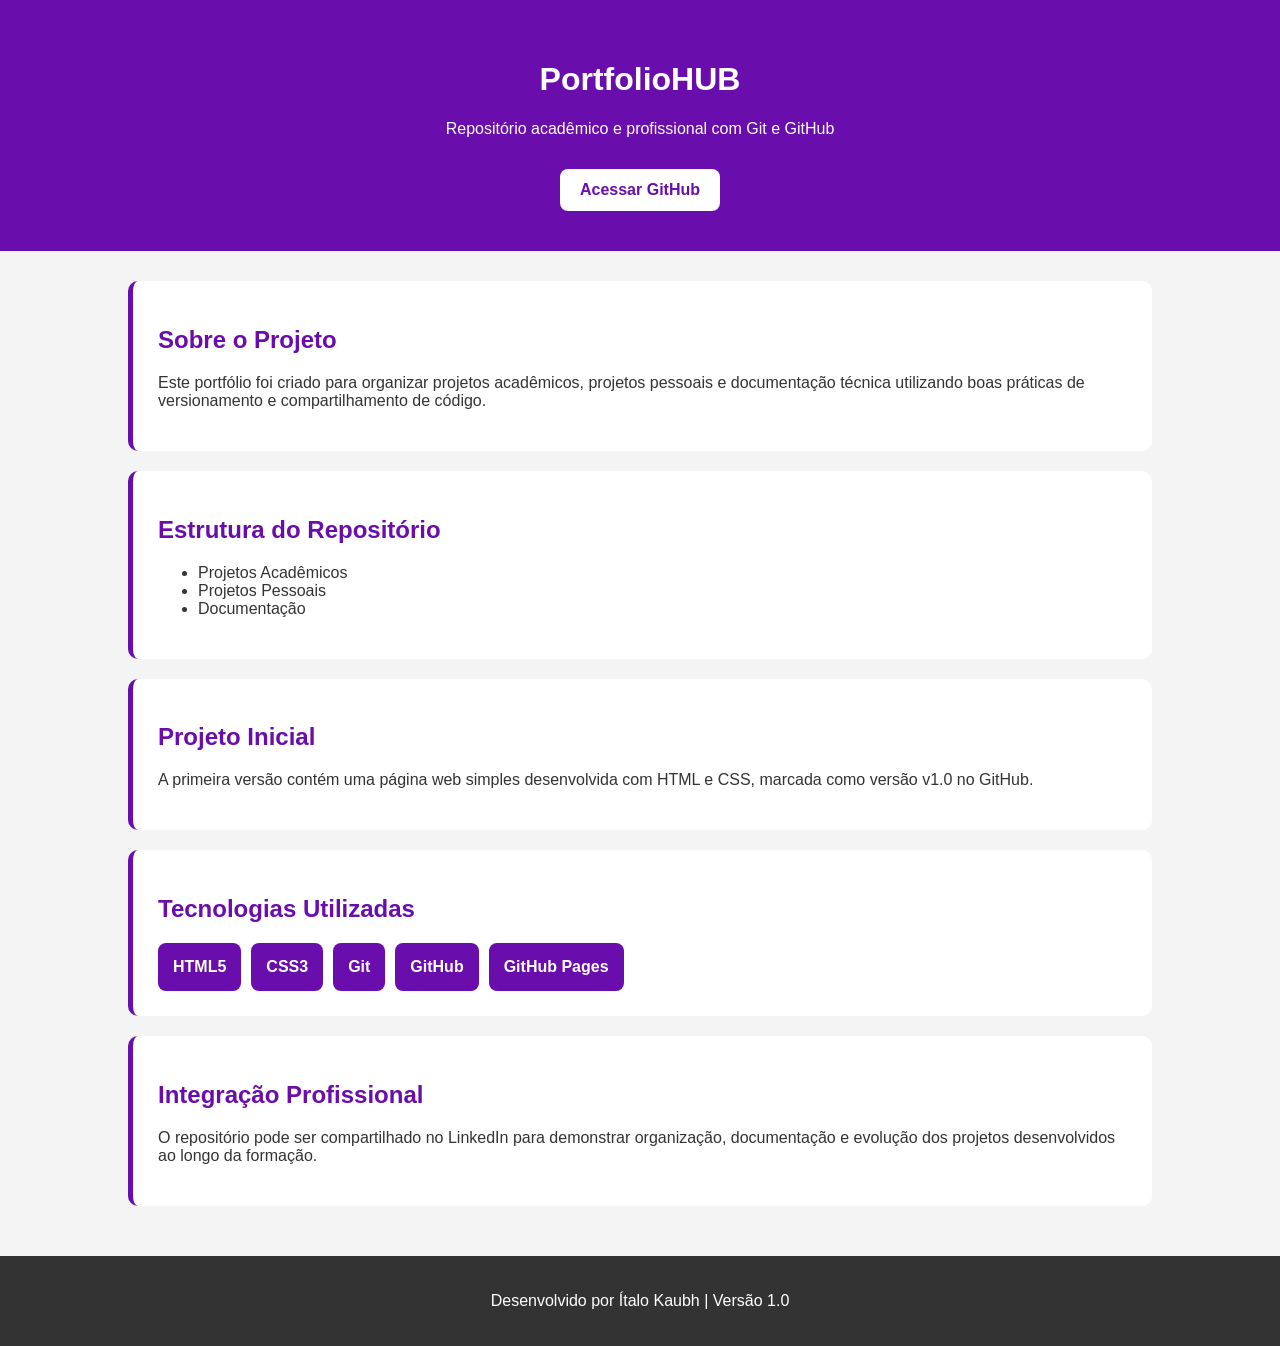
==== docs/index.html @ 92f0e512 "adiciona site portfoliohub para github pages" ====
<!DOCTYPE html>
<html lang="pt-BR">
<head>
    <meta charset="UTF-8">
    <meta name="viewport" content="width=device-width, initial-scale=1.0">
    <title>PortfolioHUB - Ítalo Kaubh</title>
    <style>
        body { margin: 0; font-family: Arial, Helvetica, sans-serif; background: #f4f4f4; color: #333; }
        header { background: #6a0dad; color: white; text-align: center; padding: 40px 20px; }
        header a { display: inline-block; margin-top: 15px; padding: 12px 20px; background: white; color: #6a0dad; text-decoration: none; border-radius: 8px; font-weight: bold; }
        main { width: 80%; margin: auto; padding: 30px 0; }
        section { background: white; padding: 25px; margin-bottom: 20px; border-radius: 10px; border-left: 5px solid #6a0dad; }
        h2 { color: #6a0dad; }
        .cards { display: flex; gap: 10px; flex-wrap: wrap; }
        .cards article { background: #6a0dad; color: white; padding: 15px; border-radius: 8px; font-weight: bold; }
        footer { background: #333; color: white; text-align: center; padding: 20px; }
    </style>
</head>
<body>
    <header>
        <h1>PortfolioHUB</h1>
        <p>Repositório acadêmico e profissional com Git e GitHub</p>
        <a href="https://github.com/kaubh08/portfolio-academico" target="_blank">Acessar GitHub</a>
    </header>

    <main>
        <section>
            <h2>Sobre o Projeto</h2>
            <p>Este portfólio foi criado para organizar projetos acadêmicos, projetos pessoais e documentação técnica utilizando boas práticas de versionamento e compartilhamento de código.</p>
        </section>

        <section>
            <h2>Estrutura do Repositório</h2>
            <ul>
                <li>Projetos Acadêmicos</li>
                <li>Projetos Pessoais</li>
                <li>Documentação</li>
            </ul>
        </section>

        <section>
            <h2>Projeto Inicial</h2>
            <p>A primeira versão contém uma página web simples desenvolvida com HTML e CSS, marcada como versão v1.0 no GitHub.</p>
        </section>

        <section>
            <h2>Tecnologias Utilizadas</h2>
            <div class="cards">
                <article>HTML5</article>
                <article>CSS3</article>
                <article>Git</article>
                <article>GitHub</article>
                <article>GitHub Pages</article>
            </div>
        </section>

        <section>
            <h2>Integração Profissional</h2>
            <p>O repositório pode ser compartilhado no LinkedIn para demonstrar organização, documentação e evolução dos projetos desenvolvidos ao longo da formação.</p>
        </section>
    </main>

    <footer>
        <p>Desenvolvido por Ítalo Kaubh | Versão 1.0</p>
    </footer>
</body>
</html>
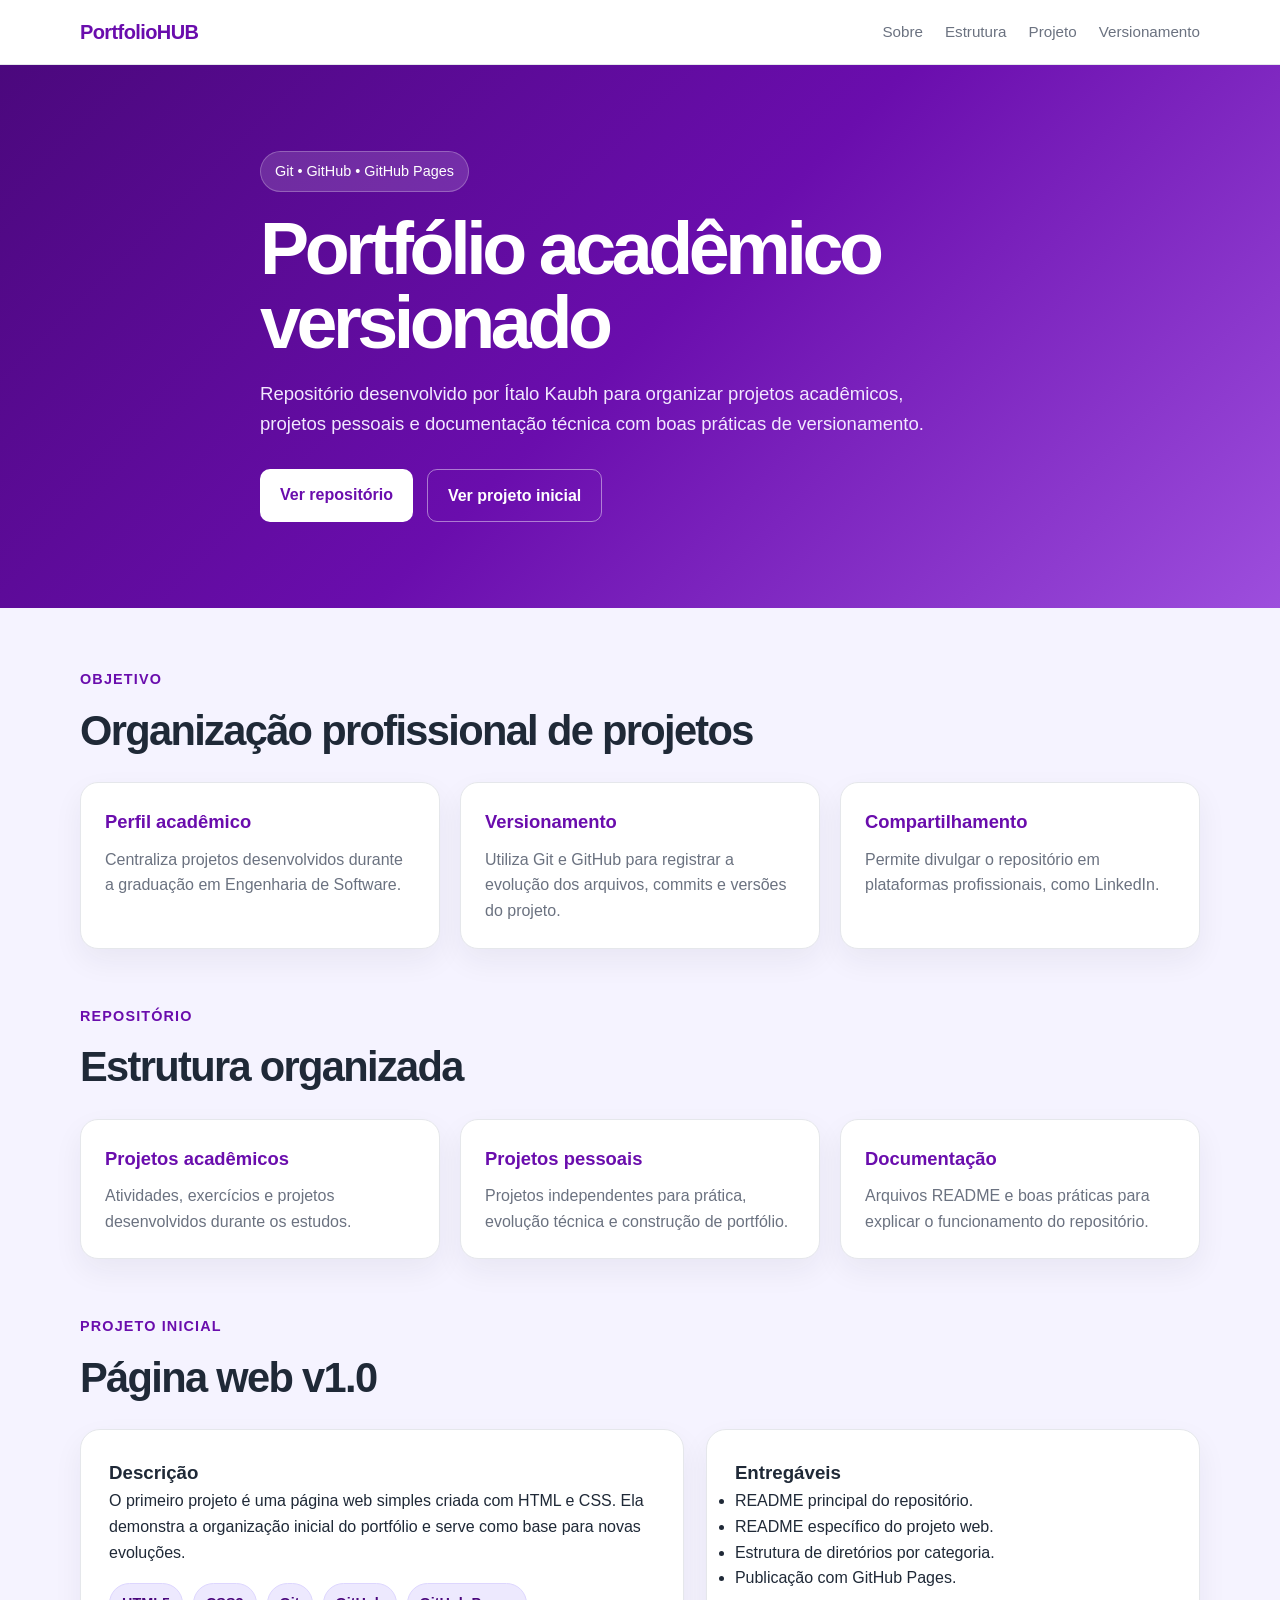
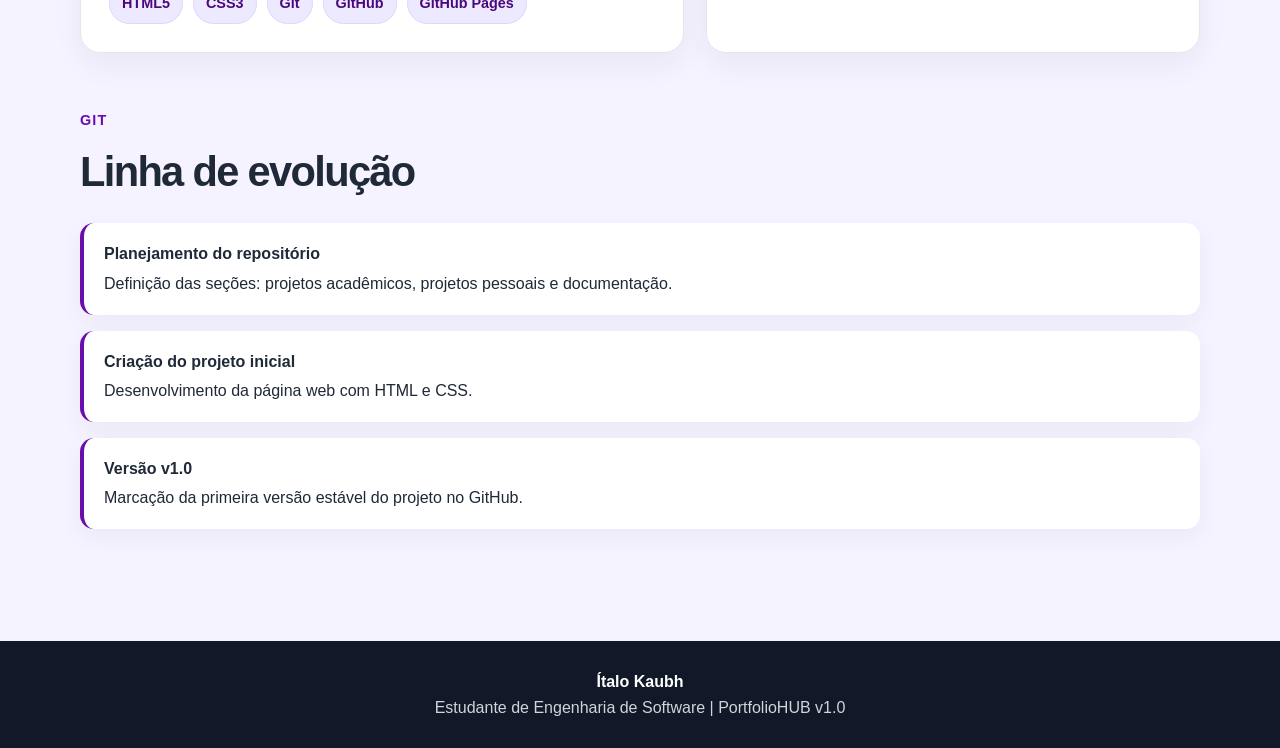
==== commit 3ec5011b: "melhora design profissional do github pages" ====
--- a/docs/index.html
+++ b/docs/index.html
@@ -3,65 +3,405 @@
 <head>
     <meta charset="UTF-8">
     <meta name="viewport" content="width=device-width, initial-scale=1.0">
-    <title>PortfolioHUB - Ítalo Kaubh</title>
+    <meta name="description" content="PortfolioHUB de Ítalo Kaubh: repositório acadêmico com projetos, documentação e versionamento Git/GitHub.">
+    <title>PortfolioHUB | Ítalo Kaubh</title>
+
     <style>
-        body { margin: 0; font-family: Arial, Helvetica, sans-serif; background: #f4f4f4; color: #333; }
-        header { background: #6a0dad; color: white; text-align: center; padding: 40px 20px; }
-        header a { display: inline-block; margin-top: 15px; padding: 12px 20px; background: white; color: #6a0dad; text-decoration: none; border-radius: 8px; font-weight: bold; }
-        main { width: 80%; margin: auto; padding: 30px 0; }
-        section { background: white; padding: 25px; margin-bottom: 20px; border-radius: 10px; border-left: 5px solid #6a0dad; }
-        h2 { color: #6a0dad; }
-        .cards { display: flex; gap: 10px; flex-wrap: wrap; }
-        .cards article { background: #6a0dad; color: white; padding: 15px; border-radius: 8px; font-weight: bold; }
-        footer { background: #333; color: white; text-align: center; padding: 20px; }
+        :root {
+            --primary: #6a0dad;
+            --primary-dark: #4b087d;
+            --accent: #9d4edd;
+            --text: #1f2937;
+            --muted: #6b7280;
+            --background: #f5f3ff;
+            --surface: #ffffff;
+            --border: #e5e7eb;
+        }
+
+        * {
+            box-sizing: border-box;
+            margin: 0;
+            padding: 0;
+        }
+
+        body {
+            font-family: Arial, Helvetica, sans-serif;
+            background: var(--background);
+            color: var(--text);
+            line-height: 1.6;
+        }
+
+        a {
+            color: inherit;
+        }
+
+        .container {
+            width: min(1120px, 92%);
+            margin: 0 auto;
+        }
+
+        .navbar {
+            background: rgba(255, 255, 255, 0.95);
+            border-bottom: 1px solid var(--border);
+            position: sticky;
+            top: 0;
+            z-index: 10;
+            backdrop-filter: blur(10px);
+        }
+
+        .navbar .container {
+            display: flex;
+            align-items: center;
+            justify-content: space-between;
+            padding: 16px 0;
+        }
+
+        .brand {
+            font-weight: 800;
+            color: var(--primary);
+            font-size: 1.25rem;
+            letter-spacing: -0.03em;
+        }
+
+        .nav-links {
+            display: flex;
+            gap: 22px;
+            list-style: none;
+            color: var(--muted);
+            font-size: 0.95rem;
+        }
+
+        .nav-links a {
+            text-decoration: none;
+        }
+
+        .nav-links a:hover {
+            color: var(--primary);
+        }
+
+        .hero {
+            background: linear-gradient(135deg, var(--primary-dark), var(--primary), var(--accent));
+            color: white;
+            padding: 86px 0;
+        }
+
+        .hero-content {
+            max-width: 760px;
+        }
+
+        .badge {
+            display: inline-block;
+            background: rgba(255,255,255,0.14);
+            border: 1px solid rgba(255,255,255,0.25);
+            padding: 8px 14px;
+            border-radius: 999px;
+            font-size: 0.9rem;
+            margin-bottom: 20px;
+        }
+
+        .hero h1 {
+            font-size: clamp(2.4rem, 6vw, 4.6rem);
+            line-height: 1;
+            letter-spacing: -0.06em;
+            margin-bottom: 20px;
+        }
+
+        .hero p {
+            font-size: 1.16rem;
+            color: #f3e8ff;
+            margin-bottom: 30px;
+            max-width: 700px;
+        }
+
+        .actions {
+            display: flex;
+            gap: 14px;
+            flex-wrap: wrap;
+        }
+
+        .button {
+            display: inline-block;
+            text-decoration: none;
+            padding: 13px 20px;
+            border-radius: 10px;
+            font-weight: 700;
+            transition: transform .15s ease, opacity .15s ease;
+        }
+
+        .button:hover {
+            transform: translateY(-2px);
+        }
+
+        .button-primary {
+            background: white;
+            color: var(--primary);
+        }
+
+        .button-secondary {
+            border: 1px solid rgba(255,255,255,0.45);
+            color: white;
+        }
+
+        main {
+            padding: 58px 0;
+        }
+
+        section {
+            margin-bottom: 54px;
+        }
+
+        .section-title {
+            margin-bottom: 18px;
+        }
+
+        .section-title span {
+            color: var(--primary);
+            font-weight: 800;
+            font-size: 0.9rem;
+            text-transform: uppercase;
+            letter-spacing: 0.08em;
+        }
+
+        .section-title h2 {
+            font-size: clamp(1.8rem, 4vw, 2.6rem);
+            letter-spacing: -0.04em;
+            margin-top: 6px;
+        }
+
+        .grid {
+            display: grid;
+            grid-template-columns: repeat(3, 1fr);
+            gap: 20px;
+        }
+
+        .card {
+            background: var(--surface);
+            border: 1px solid var(--border);
+            border-radius: 18px;
+            padding: 24px;
+            box-shadow: 0 12px 30px rgba(31, 41, 55, 0.06);
+        }
+
+        .card h3 {
+            color: var(--primary);
+            margin-bottom: 10px;
+            font-size: 1.15rem;
+        }
+
+        .card p, .card li {
+            color: var(--muted);
+        }
+
+        .card ul {
+            padding-left: 18px;
+        }
+
+        .project {
+            display: grid;
+            grid-template-columns: 1.1fr 0.9fr;
+            gap: 22px;
+            align-items: stretch;
+        }
+
+        .project-panel {
+            background: var(--surface);
+            border: 1px solid var(--border);
+            border-radius: 20px;
+            padding: 28px;
+            box-shadow: 0 12px 30px rgba(31, 41, 55, 0.06);
+        }
+
+        .tech-list {
+            display: flex;
+            gap: 10px;
+            flex-wrap: wrap;
+            margin-top: 18px;
+        }
+
+        .tech-list span {
+            background: #ede9fe;
+            color: var(--primary-dark);
+            border: 1px solid #ddd6fe;
+            border-radius: 999px;
+            padding: 8px 12px;
+            font-weight: 700;
+            font-size: 0.9rem;
+        }
+
+        .timeline {
+            display: grid;
+            gap: 16px;
+        }
+
+        .timeline-item {
+            background: var(--surface);
+            border-left: 4px solid var(--primary);
+            border-radius: 14px;
+            padding: 18px 20px;
+            box-shadow: 0 8px 24px rgba(31, 41, 55, 0.05);
+        }
+
+        .timeline-item strong {
+            display: block;
+            margin-bottom: 4px;
+        }
+
+        footer {
+            background: #111827;
+            color: white;
+            padding: 28px 0;
+            text-align: center;
+        }
+
+        footer p {
+            color: #d1d5db;
+        }
+
+        @media (max-width: 820px) {
+            .nav-links {
+                display: none;
+            }
+
+            .grid, .project {
+                grid-template-columns: 1fr;
+            }
+
+            .hero {
+                padding: 64px 0;
+            }
+        }
     </style>
 </head>
 <body>
-    <header>
-        <h1>PortfolioHUB</h1>
-        <p>Repositório acadêmico e profissional com Git e GitHub</p>
-        <a href="https://github.com/kaubh08/portfolio-academico" target="_blank">Acessar GitHub</a>
+    <nav class="navbar">
+        <div class="container">
+            <div class="brand">PortfolioHUB</div>
+            <ul class="nav-links">
+                <li><a href="#sobre">Sobre</a></li>
+                <li><a href="#estrutura">Estrutura</a></li>
+                <li><a href="#projeto">Projeto</a></li>
+                <li><a href="#versionamento">Versionamento</a></li>
+            </ul>
+        </div>
+    </nav>
+
+    <header class="hero">
+        <div class="container hero-content">
+            <span class="badge">Git • GitHub • GitHub Pages</span>
+            <h1>Portfólio acadêmico versionado</h1>
+            <p>
+                Repositório desenvolvido por Ítalo Kaubh para organizar projetos acadêmicos,
+                projetos pessoais e documentação técnica com boas práticas de versionamento.
+            </p>
+            <div class="actions">
+                <a class="button button-primary" href="https://github.com/kaubh08/portfolio-academico" target="_blank">Ver repositório</a>
+                <a class="button button-secondary" href="#projeto">Ver projeto inicial</a>
+            </div>
+        </div>
     </header>
 
-    <main>
-        <section>
-            <h2>Sobre o Projeto</h2>
-            <p>Este portfólio foi criado para organizar projetos acadêmicos, projetos pessoais e documentação técnica utilizando boas práticas de versionamento e compartilhamento de código.</p>
+    <main class="container">
+        <section id="sobre">
+            <div class="section-title">
+                <span>Objetivo</span>
+                <h2>Organização profissional de projetos</h2>
+            </div>
+            <div class="grid">
+                <article class="card">
+                    <h3>Perfil acadêmico</h3>
+                    <p>Centraliza projetos desenvolvidos durante a graduação em Engenharia de Software.</p>
+                </article>
+                <article class="card">
+                    <h3>Versionamento</h3>
+                    <p>Utiliza Git e GitHub para registrar a evolução dos arquivos, commits e versões do projeto.</p>
+                </article>
+                <article class="card">
+                    <h3>Compartilhamento</h3>
+                    <p>Permite divulgar o repositório em plataformas profissionais, como LinkedIn.</p>
+                </article>
+            </div>
         </section>
 
-        <section>
-            <h2>Estrutura do Repositório</h2>
-            <ul>
-                <li>Projetos Acadêmicos</li>
-                <li>Projetos Pessoais</li>
-                <li>Documentação</li>
-            </ul>
+        <section id="estrutura">
+            <div class="section-title">
+                <span>Repositório</span>
+                <h2>Estrutura organizada</h2>
+            </div>
+            <div class="grid">
+                <article class="card">
+                    <h3>Projetos acadêmicos</h3>
+                    <p>Atividades, exercícios e projetos desenvolvidos durante os estudos.</p>
+                </article>
+                <article class="card">
+                    <h3>Projetos pessoais</h3>
+                    <p>Projetos independentes para prática, evolução técnica e construção de portfólio.</p>
+                </article>
+                <article class="card">
+                    <h3>Documentação</h3>
+                    <p>Arquivos README e boas práticas para explicar o funcionamento do repositório.</p>
+                </article>
+            </div>
         </section>
 
-        <section>
-            <h2>Projeto Inicial</h2>
-            <p>A primeira versão contém uma página web simples desenvolvida com HTML e CSS, marcada como versão v1.0 no GitHub.</p>
+        <section id="projeto">
+            <div class="section-title">
+                <span>Projeto inicial</span>
+                <h2>Página web v1.0</h2>
+            </div>
+            <div class="project">
+                <div class="project-panel">
+                    <h3>Descrição</h3>
+                    <p>
+                        O primeiro projeto é uma página web simples criada com HTML e CSS.
+                        Ela demonstra a organização inicial do portfólio e serve como base para novas evoluções.
+                    </p>
+                    <div class="tech-list">
+                        <span>HTML5</span>
+                        <span>CSS3</span>
+                        <span>Git</span>
+                        <span>GitHub</span>
+                        <span>GitHub Pages</span>
+                    </div>
+                </div>
+                <div class="project-panel">
+                    <h3>Entregáveis</h3>
+                    <ul>
+                        <li>README principal do repositório.</li>
+                        <li>README específico do projeto web.</li>
+                        <li>Estrutura de diretórios por categoria.</li>
+                        <li>Publicação com GitHub Pages.</li>
+                    </ul>
+                </div>
+            </div>
         </section>
 
-        <section>
-            <h2>Tecnologias Utilizadas</h2>
-            <div class="cards">
-                <article>HTML5</article>
-                <article>CSS3</article>
-                <article>Git</article>
-                <article>GitHub</article>
-                <article>GitHub Pages</article>
-            </div>
-        </section>
-
-        <section>
-            <h2>Integração Profissional</h2>
-            <p>O repositório pode ser compartilhado no LinkedIn para demonstrar organização, documentação e evolução dos projetos desenvolvidos ao longo da formação.</p>
+        <section id="versionamento">
+            <div class="section-title">
+                <span>Git</span>
+                <h2>Linha de evolução</h2>
+            </div>
+            <div class="timeline">
+                <div class="timeline-item">
+                    <strong>Planejamento do repositório</strong>
+                    <p>Definição das seções: projetos acadêmicos, projetos pessoais e documentação.</p>
+                </div>
+                <div class="timeline-item">
+                    <strong>Criação do projeto inicial</strong>
+                    <p>Desenvolvimento da página web com HTML e CSS.</p>
+                </div>
+                <div class="timeline-item">
+                    <strong>Versão v1.0</strong>
+                    <p>Marcação da primeira versão estável do projeto no GitHub.</p>
+                </div>
+            </div>
         </section>
     </main>
 
     <footer>
-        <p>Desenvolvido por Ítalo Kaubh | Versão 1.0</p>
+        <div class="container">
+            <strong>Ítalo Kaubh</strong>
+            <p>Estudante de Engenharia de Software | PortfolioHUB v1.0</p>
+        </div>
     </footer>
 </body>
 </html>
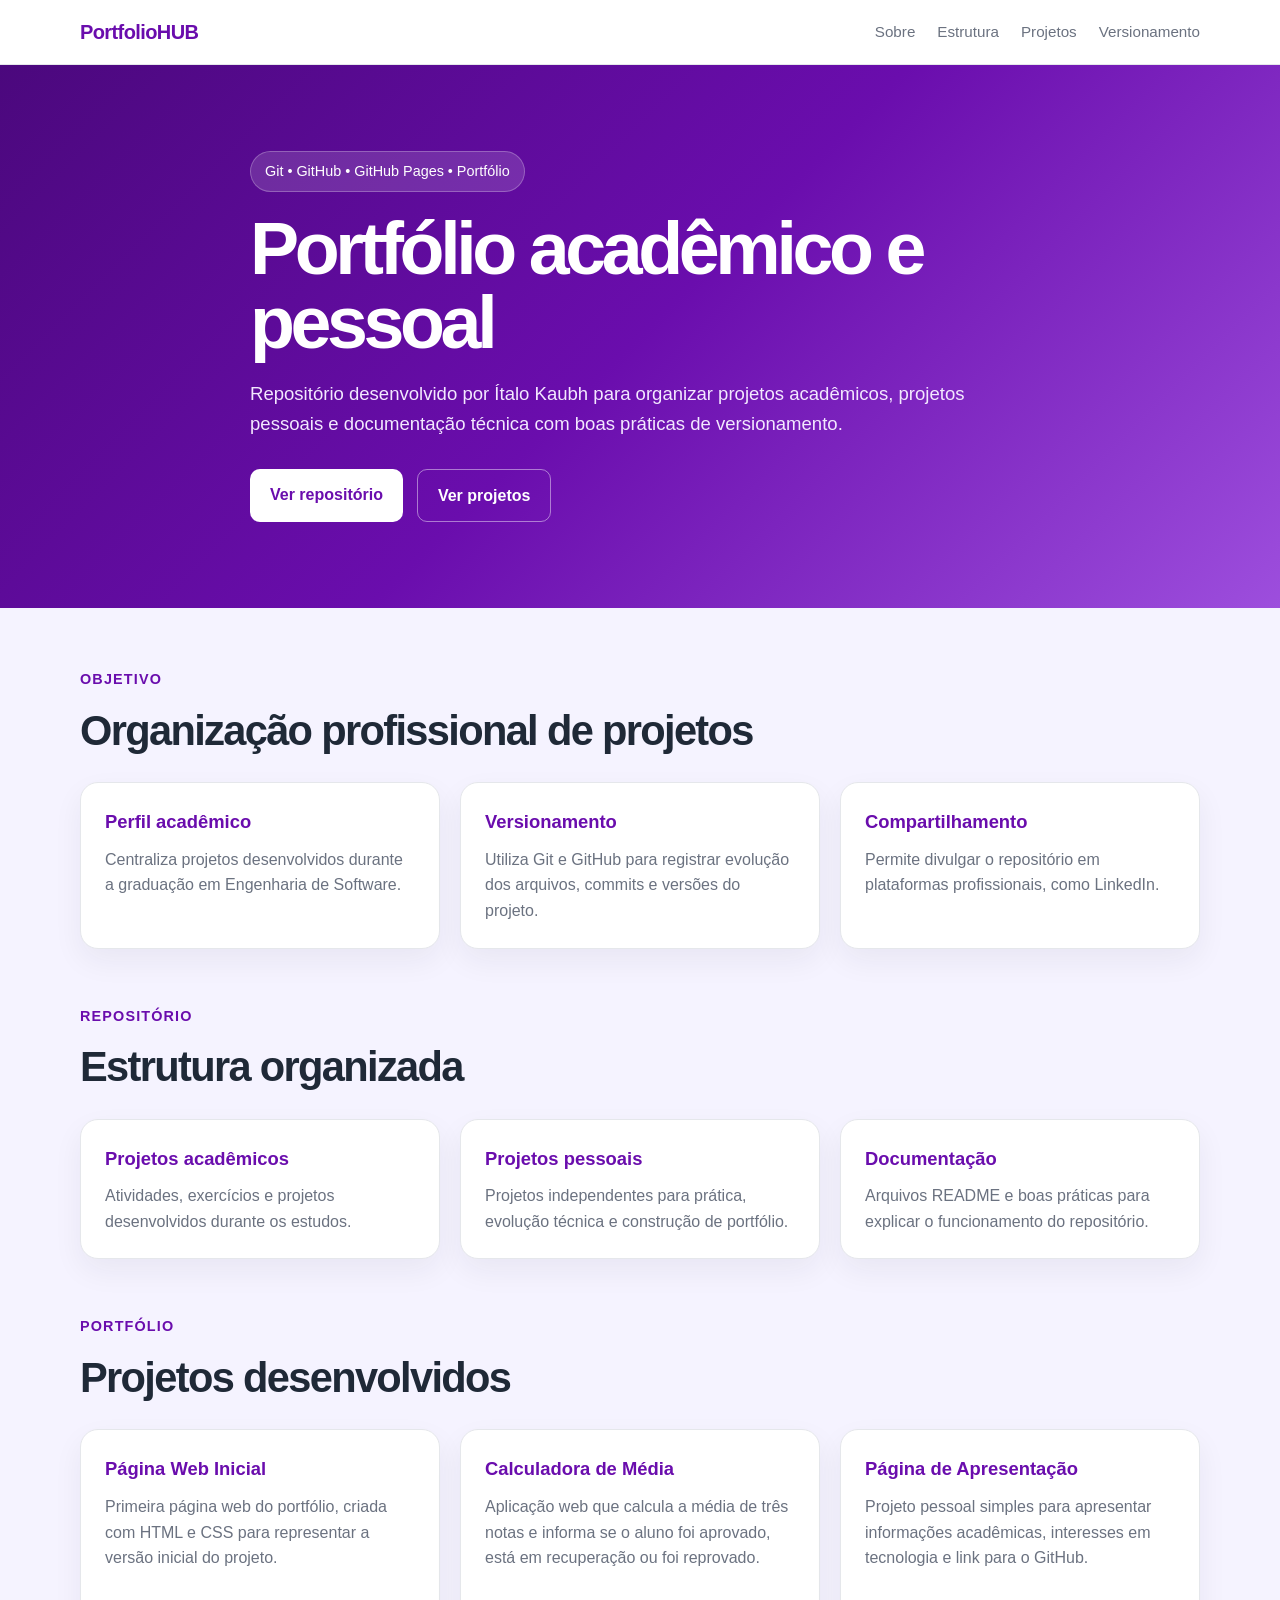
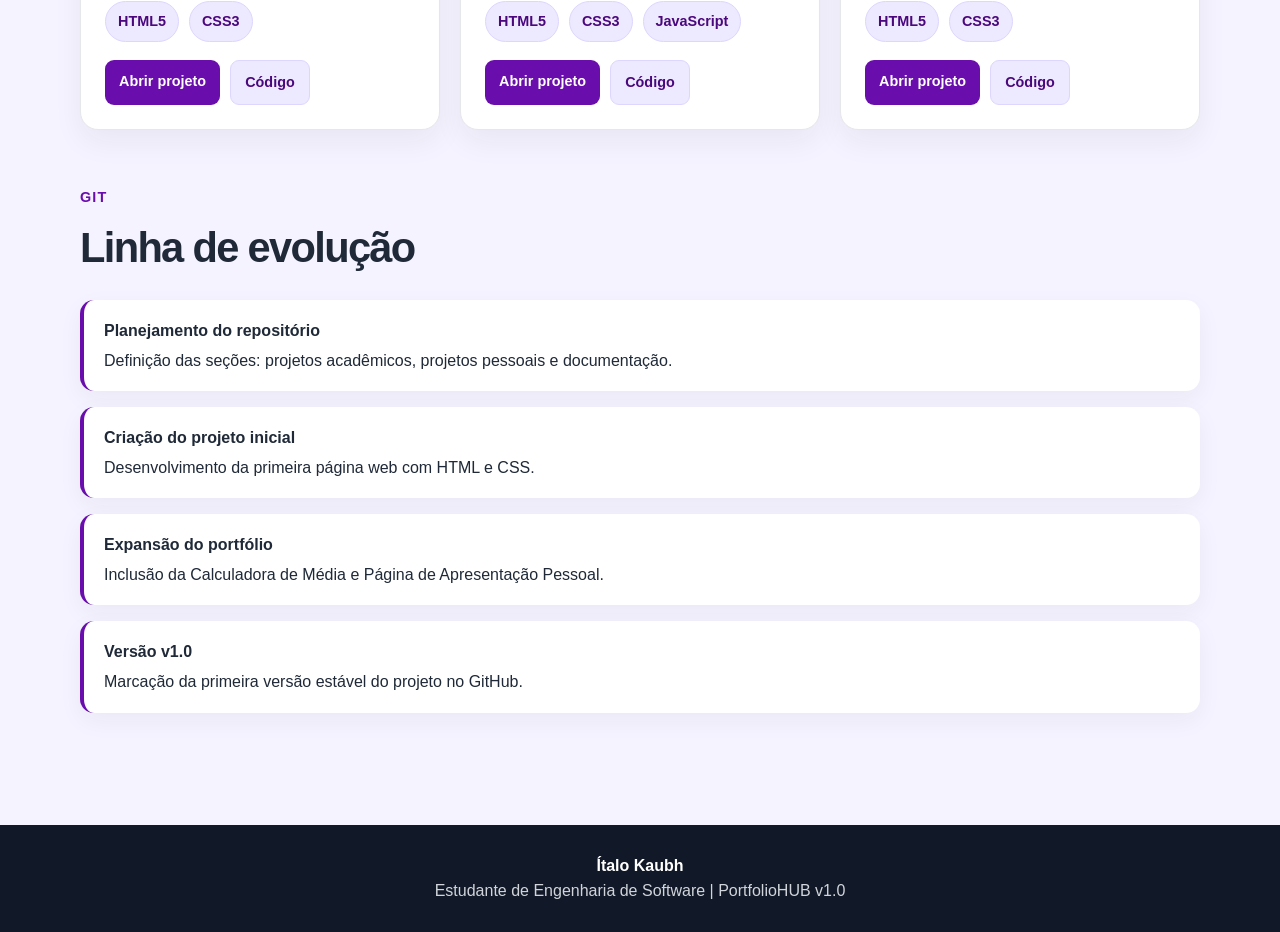
==== commit 3d4847ac: "integra projetos ao github pages" ====
--- a/docs/index.html
+++ b/docs/index.html
@@ -3,7 +3,7 @@
 <head>
     <meta charset="UTF-8">
     <meta name="viewport" content="width=device-width, initial-scale=1.0">
-    <meta name="description" content="PortfolioHUB de Ítalo Kaubh: repositório acadêmico com projetos, documentação e versionamento Git/GitHub.">
+    <meta name="description" content="PortfolioHUB de Ítalo Kaubh: projetos acadêmicos, projetos pessoais, documentação e versionamento com Git e GitHub.">
     <title>PortfolioHUB | Ítalo Kaubh</title>
 
     <style>
@@ -18,258 +18,50 @@
             --border: #e5e7eb;
         }
 
-        * {
-            box-sizing: border-box;
-            margin: 0;
-            padding: 0;
-        }
-
-        body {
-            font-family: Arial, Helvetica, sans-serif;
-            background: var(--background);
-            color: var(--text);
-            line-height: 1.6;
-        }
-
-        a {
-            color: inherit;
-        }
-
-        .container {
-            width: min(1120px, 92%);
-            margin: 0 auto;
-        }
-
-        .navbar {
-            background: rgba(255, 255, 255, 0.95);
-            border-bottom: 1px solid var(--border);
-            position: sticky;
-            top: 0;
-            z-index: 10;
-            backdrop-filter: blur(10px);
-        }
-
-        .navbar .container {
-            display: flex;
-            align-items: center;
-            justify-content: space-between;
-            padding: 16px 0;
-        }
-
-        .brand {
-            font-weight: 800;
-            color: var(--primary);
-            font-size: 1.25rem;
-            letter-spacing: -0.03em;
-        }
-
-        .nav-links {
-            display: flex;
-            gap: 22px;
-            list-style: none;
-            color: var(--muted);
-            font-size: 0.95rem;
-        }
-
-        .nav-links a {
-            text-decoration: none;
-        }
-
-        .nav-links a:hover {
-            color: var(--primary);
-        }
-
-        .hero {
-            background: linear-gradient(135deg, var(--primary-dark), var(--primary), var(--accent));
-            color: white;
-            padding: 86px 0;
-        }
-
-        .hero-content {
-            max-width: 760px;
-        }
-
-        .badge {
-            display: inline-block;
-            background: rgba(255,255,255,0.14);
-            border: 1px solid rgba(255,255,255,0.25);
-            padding: 8px 14px;
-            border-radius: 999px;
-            font-size: 0.9rem;
-            margin-bottom: 20px;
-        }
-
-        .hero h1 {
-            font-size: clamp(2.4rem, 6vw, 4.6rem);
-            line-height: 1;
-            letter-spacing: -0.06em;
-            margin-bottom: 20px;
-        }
-
-        .hero p {
-            font-size: 1.16rem;
-            color: #f3e8ff;
-            margin-bottom: 30px;
-            max-width: 700px;
-        }
-
-        .actions {
-            display: flex;
-            gap: 14px;
-            flex-wrap: wrap;
-        }
-
-        .button {
-            display: inline-block;
-            text-decoration: none;
-            padding: 13px 20px;
-            border-radius: 10px;
-            font-weight: 700;
-            transition: transform .15s ease, opacity .15s ease;
-        }
-
-        .button:hover {
-            transform: translateY(-2px);
-        }
-
-        .button-primary {
-            background: white;
-            color: var(--primary);
-        }
-
-        .button-secondary {
-            border: 1px solid rgba(255,255,255,0.45);
-            color: white;
-        }
-
-        main {
-            padding: 58px 0;
-        }
-
-        section {
-            margin-bottom: 54px;
-        }
-
-        .section-title {
-            margin-bottom: 18px;
-        }
-
-        .section-title span {
-            color: var(--primary);
-            font-weight: 800;
-            font-size: 0.9rem;
-            text-transform: uppercase;
-            letter-spacing: 0.08em;
-        }
-
-        .section-title h2 {
-            font-size: clamp(1.8rem, 4vw, 2.6rem);
-            letter-spacing: -0.04em;
-            margin-top: 6px;
-        }
-
-        .grid {
-            display: grid;
-            grid-template-columns: repeat(3, 1fr);
-            gap: 20px;
-        }
-
-        .card {
-            background: var(--surface);
-            border: 1px solid var(--border);
-            border-radius: 18px;
-            padding: 24px;
-            box-shadow: 0 12px 30px rgba(31, 41, 55, 0.06);
-        }
-
-        .card h3 {
-            color: var(--primary);
-            margin-bottom: 10px;
-            font-size: 1.15rem;
-        }
-
-        .card p, .card li {
-            color: var(--muted);
-        }
-
-        .card ul {
-            padding-left: 18px;
-        }
-
-        .project {
-            display: grid;
-            grid-template-columns: 1.1fr 0.9fr;
-            gap: 22px;
-            align-items: stretch;
-        }
-
-        .project-panel {
-            background: var(--surface);
-            border: 1px solid var(--border);
-            border-radius: 20px;
-            padding: 28px;
-            box-shadow: 0 12px 30px rgba(31, 41, 55, 0.06);
-        }
-
-        .tech-list {
-            display: flex;
-            gap: 10px;
-            flex-wrap: wrap;
-            margin-top: 18px;
-        }
-
-        .tech-list span {
-            background: #ede9fe;
-            color: var(--primary-dark);
-            border: 1px solid #ddd6fe;
-            border-radius: 999px;
-            padding: 8px 12px;
-            font-weight: 700;
-            font-size: 0.9rem;
-        }
-
-        .timeline {
-            display: grid;
-            gap: 16px;
-        }
-
-        .timeline-item {
-            background: var(--surface);
-            border-left: 4px solid var(--primary);
-            border-radius: 14px;
-            padding: 18px 20px;
-            box-shadow: 0 8px 24px rgba(31, 41, 55, 0.05);
-        }
-
-        .timeline-item strong {
-            display: block;
-            margin-bottom: 4px;
-        }
-
-        footer {
-            background: #111827;
-            color: white;
-            padding: 28px 0;
-            text-align: center;
-        }
-
-        footer p {
-            color: #d1d5db;
-        }
-
-        @media (max-width: 820px) {
-            .nav-links {
-                display: none;
-            }
-
-            .grid, .project {
-                grid-template-columns: 1fr;
-            }
-
-            .hero {
-                padding: 64px 0;
-            }
-        }
+        * { box-sizing: border-box; margin: 0; padding: 0; }
+        html { scroll-behavior: smooth; }
+        body { font-family: Arial, Helvetica, sans-serif; background: var(--background); color: var(--text); line-height: 1.6; }
+        a { color: inherit; }
+        .container { width: min(1120px, 92%); margin: 0 auto; }
+        .navbar { background: rgba(255, 255, 255, 0.95); border-bottom: 1px solid var(--border); position: sticky; top: 0; z-index: 10; backdrop-filter: blur(10px); }
+        .navbar .container { display: flex; align-items: center; justify-content: space-between; padding: 16px 0; }
+        .brand { font-weight: 800; color: var(--primary); font-size: 1.25rem; letter-spacing: -0.03em; }
+        .nav-links { display: flex; gap: 22px; list-style: none; color: var(--muted); font-size: 0.95rem; }
+        .nav-links a { text-decoration: none; }
+        .nav-links a:hover { color: var(--primary); }
+        .hero { background: linear-gradient(135deg, var(--primary-dark), var(--primary), var(--accent)); color: white; padding: 86px 0; }
+        .hero-content { max-width: 780px; }
+        .badge { display: inline-block; background: rgba(255,255,255,0.14); border: 1px solid rgba(255,255,255,0.25); padding: 8px 14px; border-radius: 999px; font-size: 0.9rem; margin-bottom: 20px; }
+        .hero h1 { font-size: clamp(2.4rem, 6vw, 4.6rem); line-height: 1; letter-spacing: -0.06em; margin-bottom: 20px; }
+        .hero p { font-size: 1.16rem; color: #f3e8ff; margin-bottom: 30px; max-width: 720px; }
+        .actions { display: flex; gap: 14px; flex-wrap: wrap; }
+        .button { display: inline-block; text-decoration: none; padding: 13px 20px; border-radius: 10px; font-weight: 700; transition: transform .15s ease, opacity .15s ease; }
+        .button:hover { transform: translateY(-2px); }
+        .button-primary { background: white; color: var(--primary); }
+        .button-secondary { border: 1px solid rgba(255,255,255,0.45); color: white; }
+        main { padding: 58px 0; }
+        section { margin-bottom: 54px; }
+        .section-title { margin-bottom: 18px; }
+        .section-title span { color: var(--primary); font-weight: 800; font-size: 0.9rem; text-transform: uppercase; letter-spacing: 0.08em; }
+        .section-title h2 { font-size: clamp(1.8rem, 4vw, 2.6rem); letter-spacing: -0.04em; margin-top: 6px; }
+        .grid { display: grid; grid-template-columns: repeat(3, 1fr); gap: 20px; }
+        .card { background: var(--surface); border: 1px solid var(--border); border-radius: 18px; padding: 24px; box-shadow: 0 12px 30px rgba(31, 41, 55, 0.06); }
+        .card h3 { color: var(--primary); margin-bottom: 10px; font-size: 1.15rem; }
+        .card p, .card li { color: var(--muted); }
+        .card ul { padding-left: 18px; }
+        .project-card { display: flex; flex-direction: column; min-height: 300px; }
+        .project-card p { margin-bottom: 16px; }
+        .project-links { display: flex; gap: 10px; flex-wrap: wrap; margin-top: auto; padding-top: 18px; }
+        .project-link { text-decoration: none; background: var(--primary); color: white; padding: 10px 14px; border-radius: 9px; font-weight: 700; font-size: .9rem; }
+        .project-link.secondary { background: #ede9fe; color: var(--primary-dark); border: 1px solid #ddd6fe; }
+        .tech-list { display: flex; gap: 10px; flex-wrap: wrap; margin-top: 14px; }
+        .tech-list span { background: #ede9fe; color: var(--primary-dark); border: 1px solid #ddd6fe; border-radius: 999px; padding: 8px 12px; font-weight: 700; font-size: 0.9rem; }
+        .timeline { display: grid; gap: 16px; }
+        .timeline-item { background: var(--surface); border-left: 4px solid var(--primary); border-radius: 14px; padding: 18px 20px; box-shadow: 0 8px 24px rgba(31, 41, 55, 0.05); }
+        .timeline-item strong { display: block; margin-bottom: 4px; }
+        footer { background: #111827; color: white; padding: 28px 0; text-align: center; }
+        footer p { color: #d1d5db; }
+        @media (max-width: 820px) { .nav-links { display: none; } .grid { grid-template-columns: 1fr; } .hero { padding: 64px 0; } }
     </style>
 </head>
 <body>
@@ -279,7 +71,7 @@
             <ul class="nav-links">
                 <li><a href="#sobre">Sobre</a></li>
                 <li><a href="#estrutura">Estrutura</a></li>
-                <li><a href="#projeto">Projeto</a></li>
+                <li><a href="#projetos">Projetos</a></li>
                 <li><a href="#versionamento">Versionamento</a></li>
             </ul>
         </div>
@@ -287,121 +79,81 @@
 
     <header class="hero">
         <div class="container hero-content">
-            <span class="badge">Git • GitHub • GitHub Pages</span>
-            <h1>Portfólio acadêmico versionado</h1>
-            <p>
-                Repositório desenvolvido por Ítalo Kaubh para organizar projetos acadêmicos,
-                projetos pessoais e documentação técnica com boas práticas de versionamento.
-            </p>
+            <span class="badge">Git • GitHub • GitHub Pages • Portfólio</span>
+            <h1>Portfólio acadêmico e pessoal</h1>
+            <p>Repositório desenvolvido por Ítalo Kaubh para organizar projetos acadêmicos, projetos pessoais e documentação técnica com boas práticas de versionamento.</p>
             <div class="actions">
                 <a class="button button-primary" href="https://github.com/kaubh08/portfolio-academico" target="_blank">Ver repositório</a>
-                <a class="button button-secondary" href="#projeto">Ver projeto inicial</a>
+                <a class="button button-secondary" href="#projetos">Ver projetos</a>
             </div>
         </div>
     </header>
 
     <main class="container">
         <section id="sobre">
-            <div class="section-title">
-                <span>Objetivo</span>
-                <h2>Organização profissional de projetos</h2>
+            <div class="section-title"><span>Objetivo</span><h2>Organização profissional de projetos</h2></div>
+            <div class="grid">
+                <article class="card"><h3>Perfil acadêmico</h3><p>Centraliza projetos desenvolvidos durante a graduação em Engenharia de Software.</p></article>
+                <article class="card"><h3>Versionamento</h3><p>Utiliza Git e GitHub para registrar evolução dos arquivos, commits e versões do projeto.</p></article>
+                <article class="card"><h3>Compartilhamento</h3><p>Permite divulgar o repositório em plataformas profissionais, como LinkedIn.</p></article>
             </div>
+        </section>
+
+        <section id="estrutura">
+            <div class="section-title"><span>Repositório</span><h2>Estrutura organizada</h2></div>
             <div class="grid">
-                <article class="card">
-                    <h3>Perfil acadêmico</h3>
-                    <p>Centraliza projetos desenvolvidos durante a graduação em Engenharia de Software.</p>
+                <article class="card"><h3>Projetos acadêmicos</h3><p>Atividades, exercícios e projetos desenvolvidos durante os estudos.</p></article>
+                <article class="card"><h3>Projetos pessoais</h3><p>Projetos independentes para prática, evolução técnica e construção de portfólio.</p></article>
+                <article class="card"><h3>Documentação</h3><p>Arquivos README e boas práticas para explicar o funcionamento do repositório.</p></article>
+            </div>
+        </section>
+
+        <section id="projetos">
+            <div class="section-title"><span>Portfólio</span><h2>Projetos desenvolvidos</h2></div>
+            <div class="grid">
+                <article class="card project-card">
+                    <h3>Página Web Inicial</h3>
+                    <p>Primeira página web do portfólio, criada com HTML e CSS para representar a versão inicial do projeto.</p>
+                    <div class="tech-list"><span>HTML5</span><span>CSS3</span></div>
+                    <div class="project-links">
+                        <a class="project-link" href="../projetos-academicos/pagina-web-v1/index.html" target="_blank">Abrir projeto</a>
+                        <a class="project-link secondary" href="https://github.com/kaubh08/portfolio-academico/tree/main/projetos-academicos/pagina-web-v1" target="_blank">Código</a>
+                    </div>
                 </article>
-                <article class="card">
-                    <h3>Versionamento</h3>
-                    <p>Utiliza Git e GitHub para registrar a evolução dos arquivos, commits e versões do projeto.</p>
+
+                <article class="card project-card">
+                    <h3>Calculadora de Média</h3>
+                    <p>Aplicação web que calcula a média de três notas e informa se o aluno foi aprovado, está em recuperação ou foi reprovado.</p>
+                    <div class="tech-list"><span>HTML5</span><span>CSS3</span><span>JavaScript</span></div>
+                    <div class="project-links">
+                        <a class="project-link" href="../projetos-academicos/calculadora-media/index.html" target="_blank">Abrir projeto</a>
+                        <a class="project-link secondary" href="https://github.com/kaubh08/portfolio-academico/tree/main/projetos-academicos/calculadora-media" target="_blank">Código</a>
+                    </div>
                 </article>
-                <article class="card">
-                    <h3>Compartilhamento</h3>
-                    <p>Permite divulgar o repositório em plataformas profissionais, como LinkedIn.</p>
+
+                <article class="card project-card">
+                    <h3>Página de Apresentação</h3>
+                    <p>Projeto pessoal simples para apresentar informações acadêmicas, interesses em tecnologia e link para o GitHub.</p>
+                    <div class="tech-list"><span>HTML5</span><span>CSS3</span></div>
+                    <div class="project-links">
+                        <a class="project-link" href="../projetos-pessoais/pagina-apresentacao/index.html" target="_blank">Abrir projeto</a>
+                        <a class="project-link secondary" href="https://github.com/kaubh08/portfolio-academico/tree/main/projetos-pessoais/pagina-apresentacao" target="_blank">Código</a>
+                    </div>
                 </article>
             </div>
         </section>
 
-        <section id="estrutura">
-            <div class="section-title">
-                <span>Repositório</span>
-                <h2>Estrutura organizada</h2>
-            </div>
-            <div class="grid">
-                <article class="card">
-                    <h3>Projetos acadêmicos</h3>
-                    <p>Atividades, exercícios e projetos desenvolvidos durante os estudos.</p>
-                </article>
-                <article class="card">
-                    <h3>Projetos pessoais</h3>
-                    <p>Projetos independentes para prática, evolução técnica e construção de portfólio.</p>
-                </article>
-                <article class="card">
-                    <h3>Documentação</h3>
-                    <p>Arquivos README e boas práticas para explicar o funcionamento do repositório.</p>
-                </article>
-            </div>
-        </section>
-
-        <section id="projeto">
-            <div class="section-title">
-                <span>Projeto inicial</span>
-                <h2>Página web v1.0</h2>
-            </div>
-            <div class="project">
-                <div class="project-panel">
-                    <h3>Descrição</h3>
-                    <p>
-                        O primeiro projeto é uma página web simples criada com HTML e CSS.
-                        Ela demonstra a organização inicial do portfólio e serve como base para novas evoluções.
-                    </p>
-                    <div class="tech-list">
-                        <span>HTML5</span>
-                        <span>CSS3</span>
-                        <span>Git</span>
-                        <span>GitHub</span>
-                        <span>GitHub Pages</span>
-                    </div>
-                </div>
-                <div class="project-panel">
-                    <h3>Entregáveis</h3>
-                    <ul>
-                        <li>README principal do repositório.</li>
-                        <li>README específico do projeto web.</li>
-                        <li>Estrutura de diretórios por categoria.</li>
-                        <li>Publicação com GitHub Pages.</li>
-                    </ul>
-                </div>
-            </div>
-        </section>
-
         <section id="versionamento">
-            <div class="section-title">
-                <span>Git</span>
-                <h2>Linha de evolução</h2>
-            </div>
+            <div class="section-title"><span>Git</span><h2>Linha de evolução</h2></div>
             <div class="timeline">
-                <div class="timeline-item">
-                    <strong>Planejamento do repositório</strong>
-                    <p>Definição das seções: projetos acadêmicos, projetos pessoais e documentação.</p>
-                </div>
-                <div class="timeline-item">
-                    <strong>Criação do projeto inicial</strong>
-                    <p>Desenvolvimento da página web com HTML e CSS.</p>
-                </div>
-                <div class="timeline-item">
-                    <strong>Versão v1.0</strong>
-                    <p>Marcação da primeira versão estável do projeto no GitHub.</p>
-                </div>
+                <div class="timeline-item"><strong>Planejamento do repositório</strong><p>Definição das seções: projetos acadêmicos, projetos pessoais e documentação.</p></div>
+                <div class="timeline-item"><strong>Criação do projeto inicial</strong><p>Desenvolvimento da primeira página web com HTML e CSS.</p></div>
+                <div class="timeline-item"><strong>Expansão do portfólio</strong><p>Inclusão da Calculadora de Média e Página de Apresentação Pessoal.</p></div>
+                <div class="timeline-item"><strong>Versão v1.0</strong><p>Marcação da primeira versão estável do projeto no GitHub.</p></div>
             </div>
         </section>
     </main>
 
-    <footer>
-        <div class="container">
-            <strong>Ítalo Kaubh</strong>
-            <p>Estudante de Engenharia de Software | PortfolioHUB v1.0</p>
-        </div>
-    </footer>
+    <footer><div class="container"><strong>Ítalo Kaubh</strong><p>Estudante de Engenharia de Software | PortfolioHUB v1.0</p></div></footer>
 </body>
 </html>
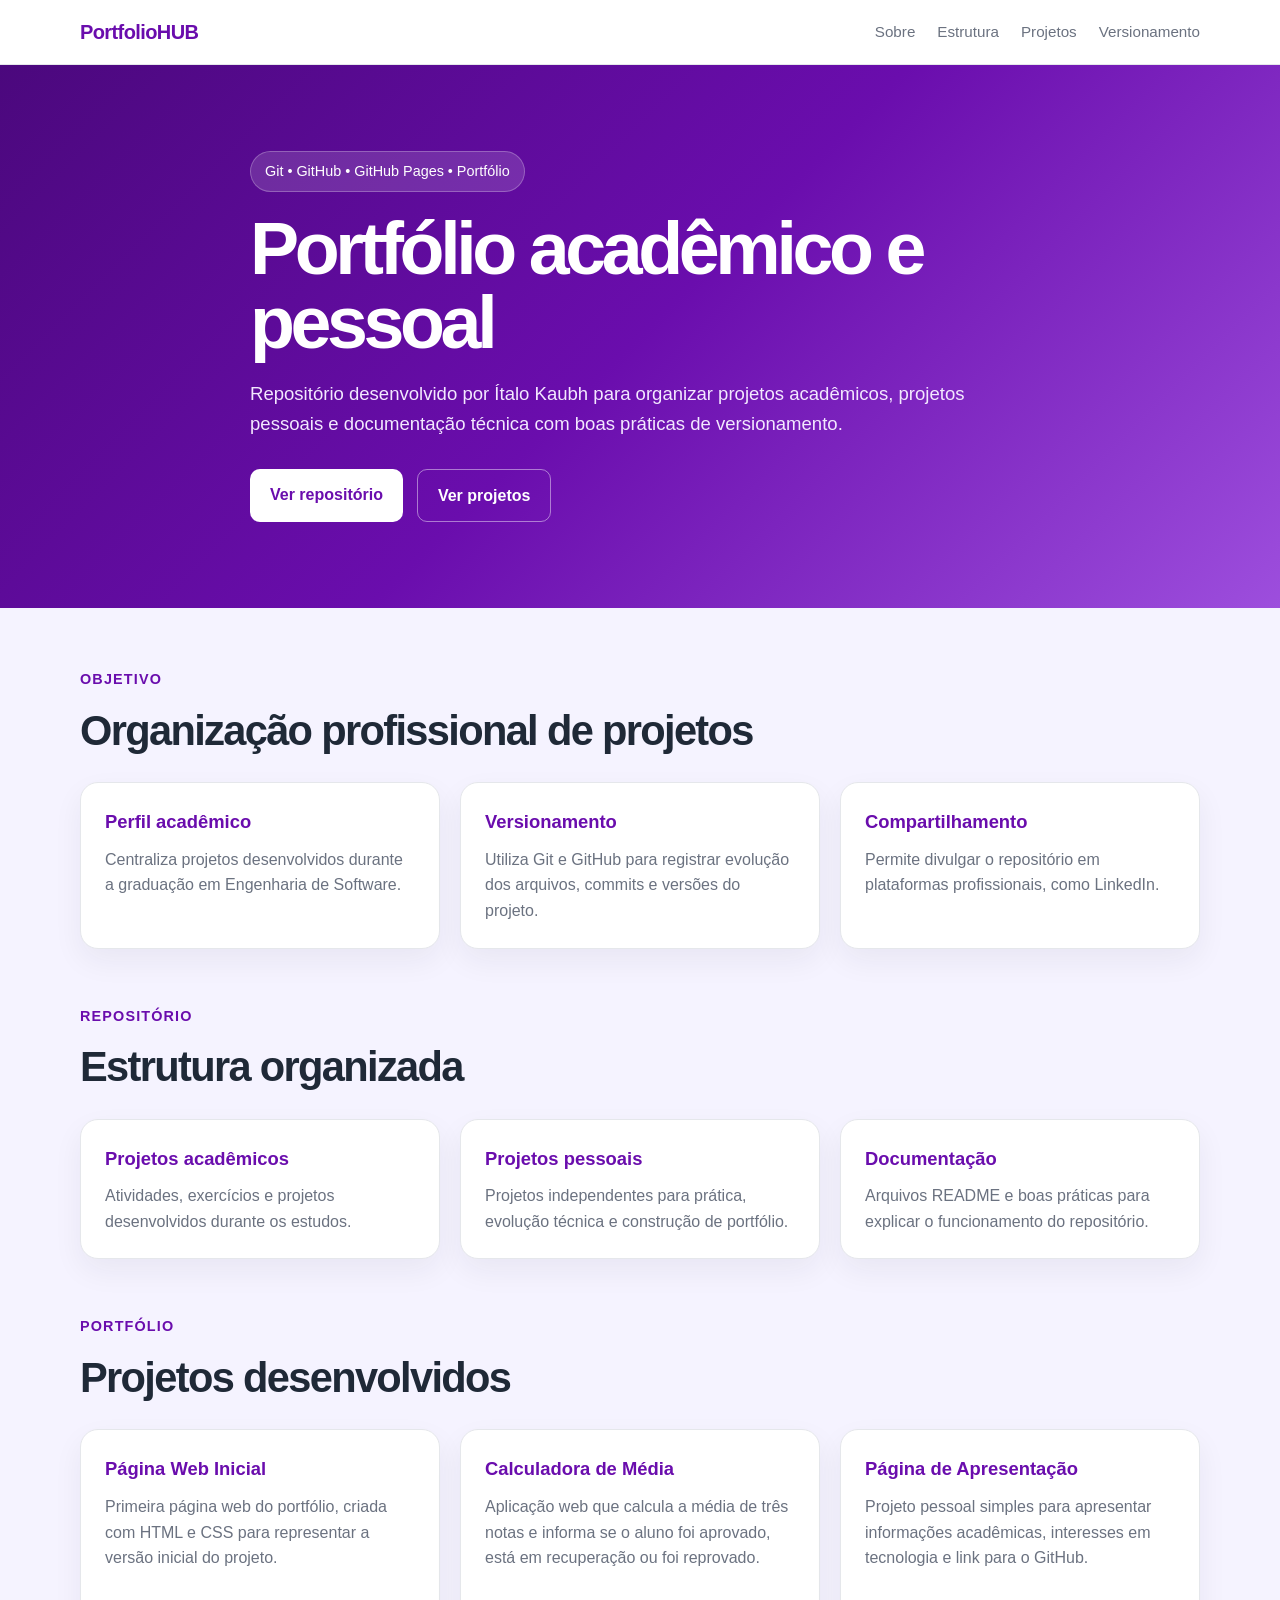
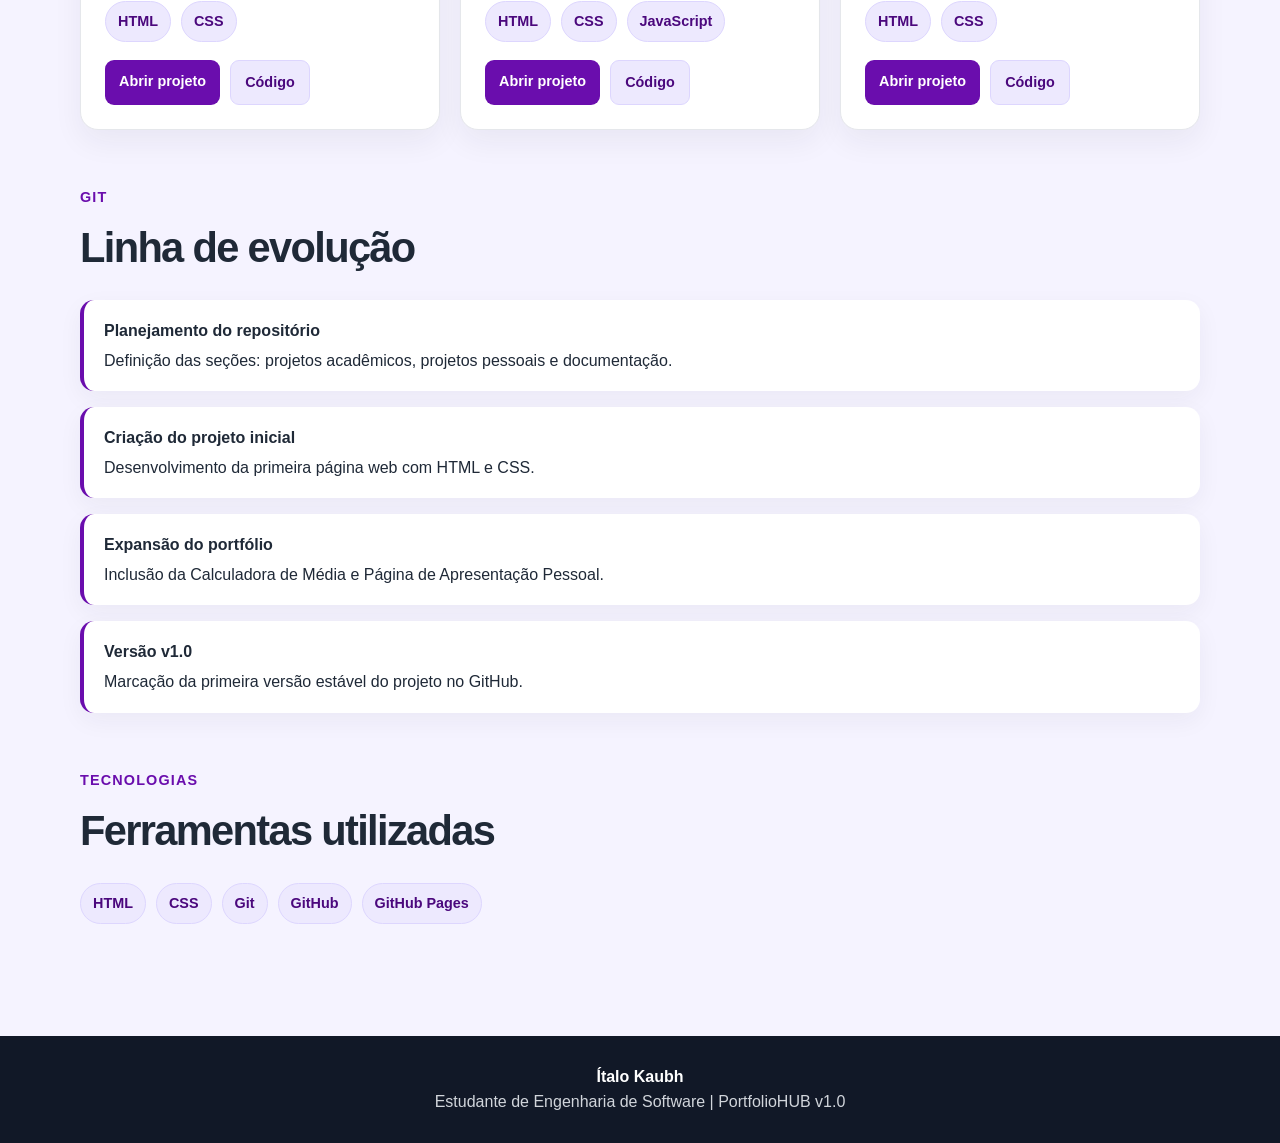
==== commit 6a467f7d: "remove numeros das tecnologias no github pages" ====
--- a/docs/index.html
+++ b/docs/index.html
@@ -114,9 +114,9 @@
                 <article class="card project-card">
                     <h3>Página Web Inicial</h3>
                     <p>Primeira página web do portfólio, criada com HTML e CSS para representar a versão inicial do projeto.</p>
-                    <div class="tech-list"><span>HTML5</span><span>CSS3</span></div>
+                    <div class="tech-list"><span>HTML</span><span>CSS</span></div>
                     <div class="project-links">
-                        <a class="project-link" href="../projetos-academicos/pagina-web-v1/index.html" target="_blank">Abrir projeto</a>
+                        <a class="project-link" href="projetos/pagina-web-v1/" target="_blank">Abrir projeto</a>
                         <a class="project-link secondary" href="https://github.com/kaubh08/portfolio-academico/tree/main/projetos-academicos/pagina-web-v1" target="_blank">Código</a>
                     </div>
                 </article>
@@ -124,9 +124,9 @@
                 <article class="card project-card">
                     <h3>Calculadora de Média</h3>
                     <p>Aplicação web que calcula a média de três notas e informa se o aluno foi aprovado, está em recuperação ou foi reprovado.</p>
-                    <div class="tech-list"><span>HTML5</span><span>CSS3</span><span>JavaScript</span></div>
+                    <div class="tech-list"><span>HTML</span><span>CSS</span><span>JavaScript</span></div>
                     <div class="project-links">
-                        <a class="project-link" href="../projetos-academicos/calculadora-media/index.html" target="_blank">Abrir projeto</a>
+                        <a class="project-link" href="projetos/calculadora-media/" target="_blank">Abrir projeto</a>
                         <a class="project-link secondary" href="https://github.com/kaubh08/portfolio-academico/tree/main/projetos-academicos/calculadora-media" target="_blank">Código</a>
                     </div>
                 </article>
@@ -134,9 +134,9 @@
                 <article class="card project-card">
                     <h3>Página de Apresentação</h3>
                     <p>Projeto pessoal simples para apresentar informações acadêmicas, interesses em tecnologia e link para o GitHub.</p>
-                    <div class="tech-list"><span>HTML5</span><span>CSS3</span></div>
+                    <div class="tech-list"><span>HTML</span><span>CSS</span></div>
                     <div class="project-links">
-                        <a class="project-link" href="../projetos-pessoais/pagina-apresentacao/index.html" target="_blank">Abrir projeto</a>
+                        <a class="project-link" href="projetos/pagina-apresentacao/" target="_blank">Abrir projeto</a>
                         <a class="project-link secondary" href="https://github.com/kaubh08/portfolio-academico/tree/main/projetos-pessoais/pagina-apresentacao" target="_blank">Código</a>
                     </div>
                 </article>
@@ -152,6 +152,17 @@
                 <div class="timeline-item"><strong>Versão v1.0</strong><p>Marcação da primeira versão estável do projeto no GitHub.</p></div>
             </div>
         </section>
+
+        <section id="tecnologias">
+            <div class="section-title"><span>Tecnologias</span><h2>Ferramentas utilizadas</h2></div>
+            <div class="tech-list">
+                <span>HTML</span>
+                <span>CSS</span>
+                <span>Git</span>
+                <span>GitHub</span>
+                <span>GitHub Pages</span>
+            </div>
+        </section>
     </main>
 
     <footer><div class="container"><strong>Ítalo Kaubh</strong><p>Estudante de Engenharia de Software | PortfolioHUB v1.0</p></div></footer>
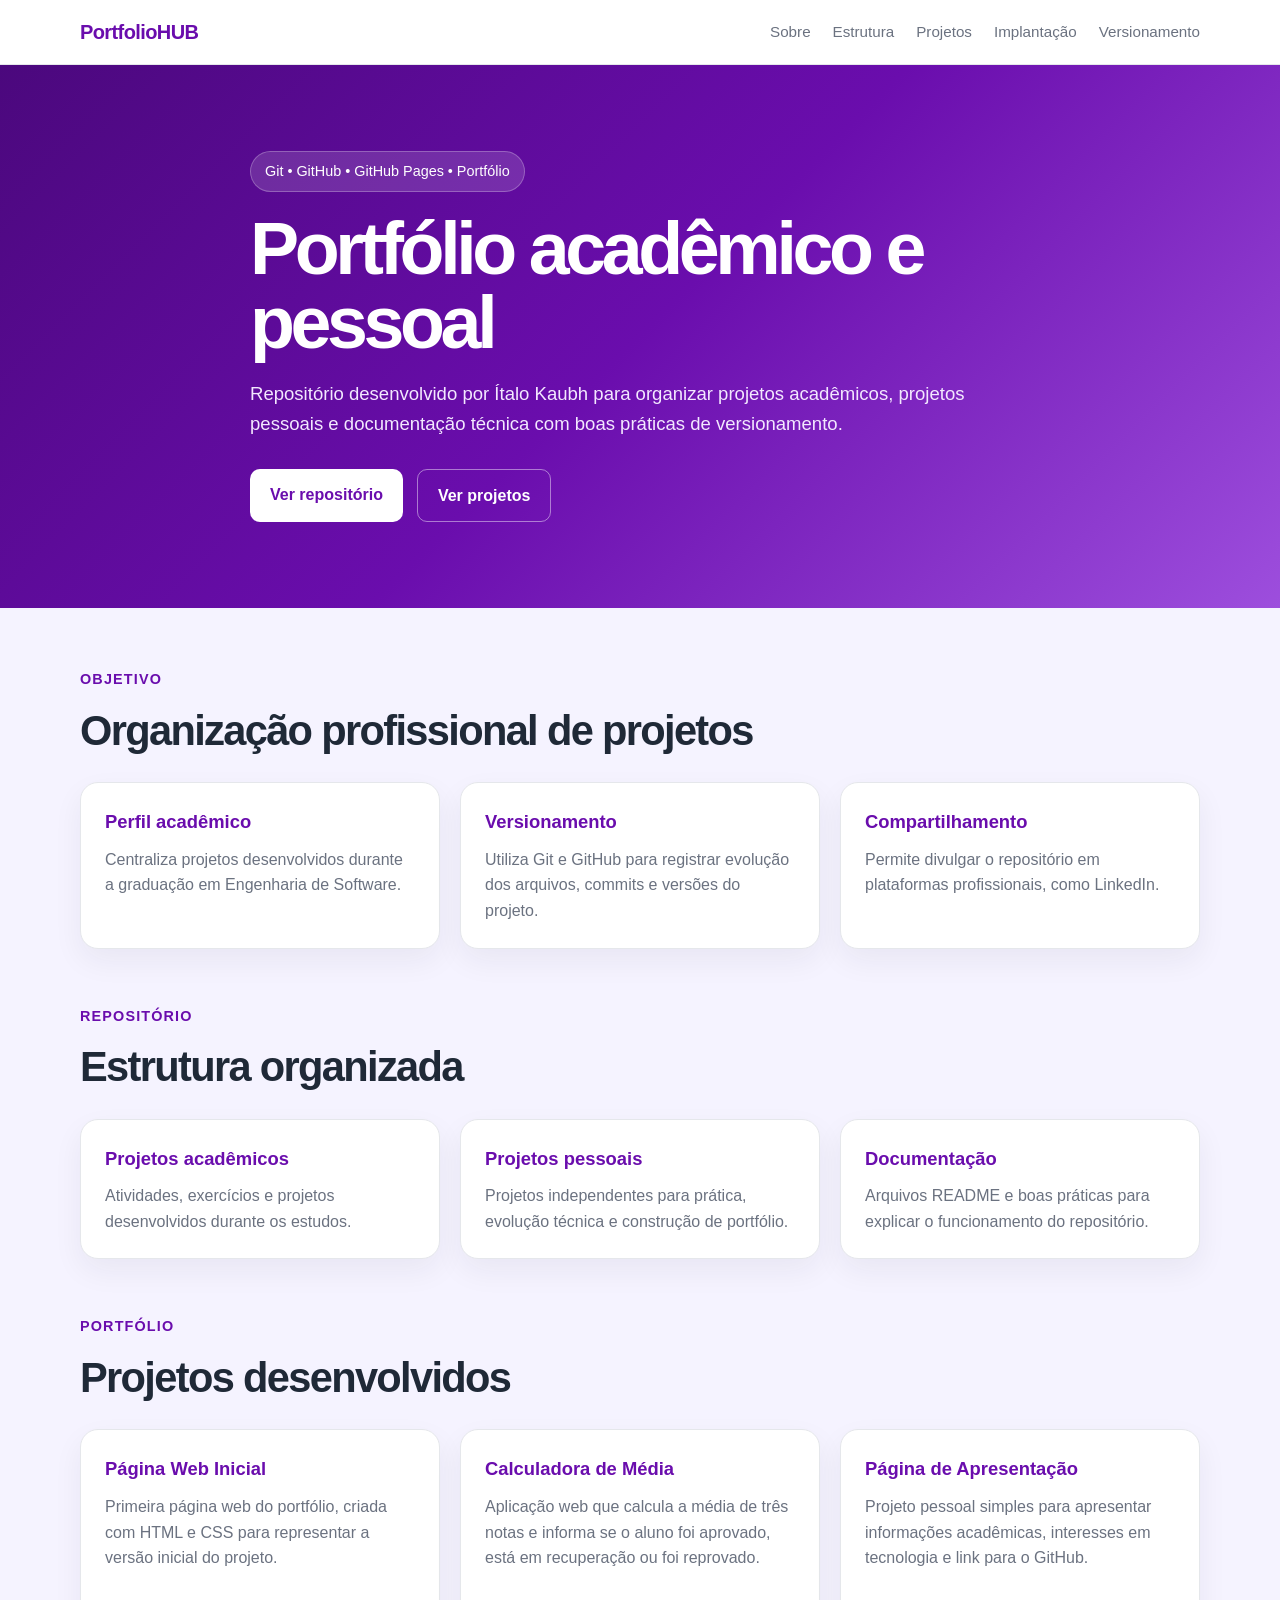
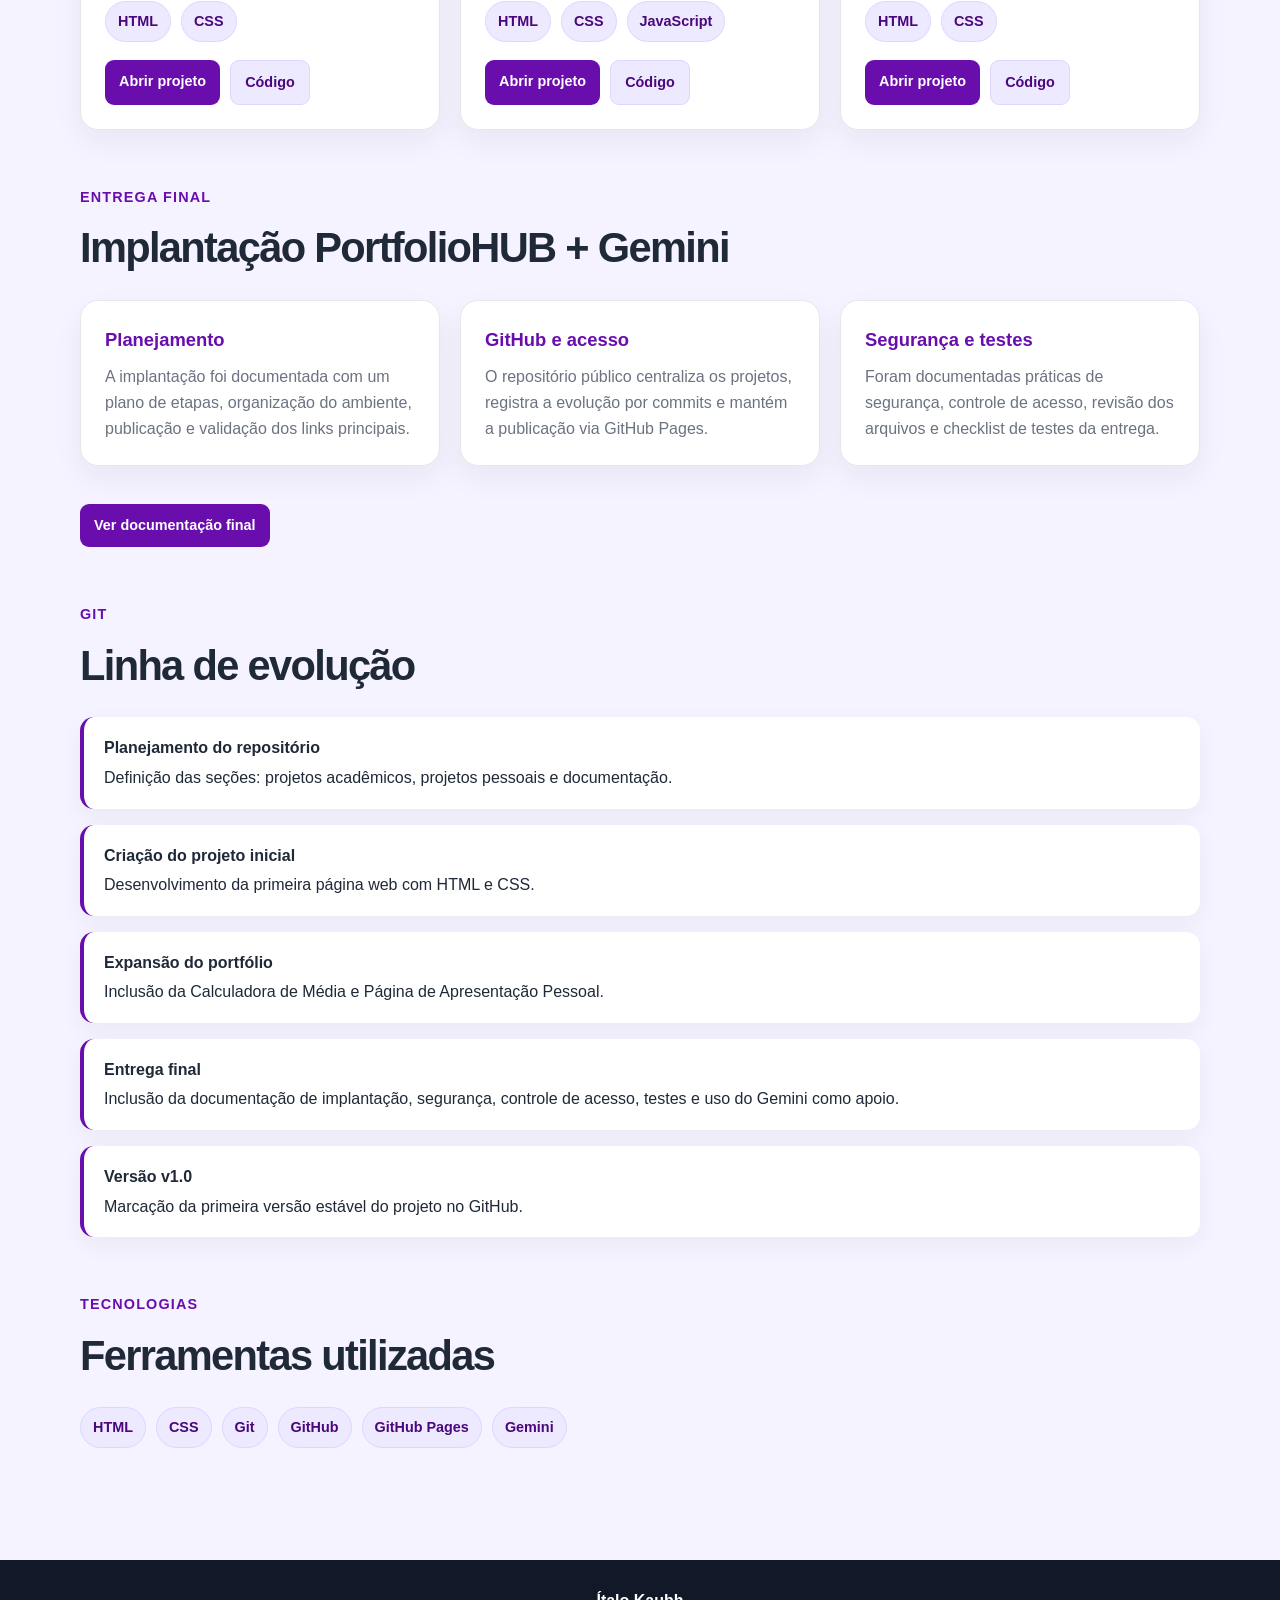
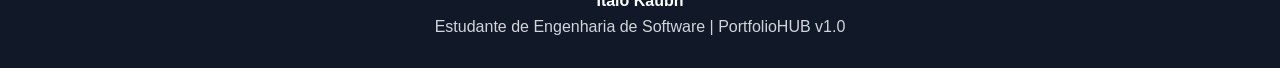
==== commit 6be040a4: "atualiza github pages com entrega final" ====
--- a/docs/index.html
+++ b/docs/index.html
@@ -72,6 +72,7 @@
                 <li><a href="#sobre">Sobre</a></li>
                 <li><a href="#estrutura">Estrutura</a></li>
                 <li><a href="#projetos">Projetos</a></li>
+                <li><a href="#implantacao">Implantação</a></li>
                 <li><a href="#versionamento">Versionamento</a></li>
             </ul>
         </div>
@@ -143,12 +144,25 @@
             </div>
         </section>
 
+        <section id="implantacao">
+            <div class="section-title"><span>Entrega Final</span><h2>Implantação PortfolioHUB + Gemini</h2></div>
+            <div class="grid">
+                <article class="card"><h3>Planejamento</h3><p>A implantação foi documentada com um plano de etapas, organização do ambiente, publicação e validação dos links principais.</p></article>
+                <article class="card"><h3>GitHub e acesso</h3><p>O repositório público centraliza os projetos, registra a evolução por commits e mantém a publicação via GitHub Pages.</p></article>
+                <article class="card"><h3>Segurança e testes</h3><p>Foram documentadas práticas de segurança, controle de acesso, revisão dos arquivos e checklist de testes da entrega.</p></article>
+            </div>
+            <div class="project-links" style="margin-top:20px;">
+                <a class="project-link" href="https://github.com/kaubh08/portfolio-academico/tree/main/documentacao-entrega-final" target="_blank">Ver documentação final</a>
+            </div>
+        </section>
+
         <section id="versionamento">
             <div class="section-title"><span>Git</span><h2>Linha de evolução</h2></div>
             <div class="timeline">
                 <div class="timeline-item"><strong>Planejamento do repositório</strong><p>Definição das seções: projetos acadêmicos, projetos pessoais e documentação.</p></div>
                 <div class="timeline-item"><strong>Criação do projeto inicial</strong><p>Desenvolvimento da primeira página web com HTML e CSS.</p></div>
                 <div class="timeline-item"><strong>Expansão do portfólio</strong><p>Inclusão da Calculadora de Média e Página de Apresentação Pessoal.</p></div>
+                <div class="timeline-item"><strong>Entrega final</strong><p>Inclusão da documentação de implantação, segurança, controle de acesso, testes e uso do Gemini como apoio.</p></div>
                 <div class="timeline-item"><strong>Versão v1.0</strong><p>Marcação da primeira versão estável do projeto no GitHub.</p></div>
             </div>
         </section>
@@ -161,6 +175,7 @@
                 <span>Git</span>
                 <span>GitHub</span>
                 <span>GitHub Pages</span>
+                <span>Gemini</span>
             </div>
         </section>
     </main>
